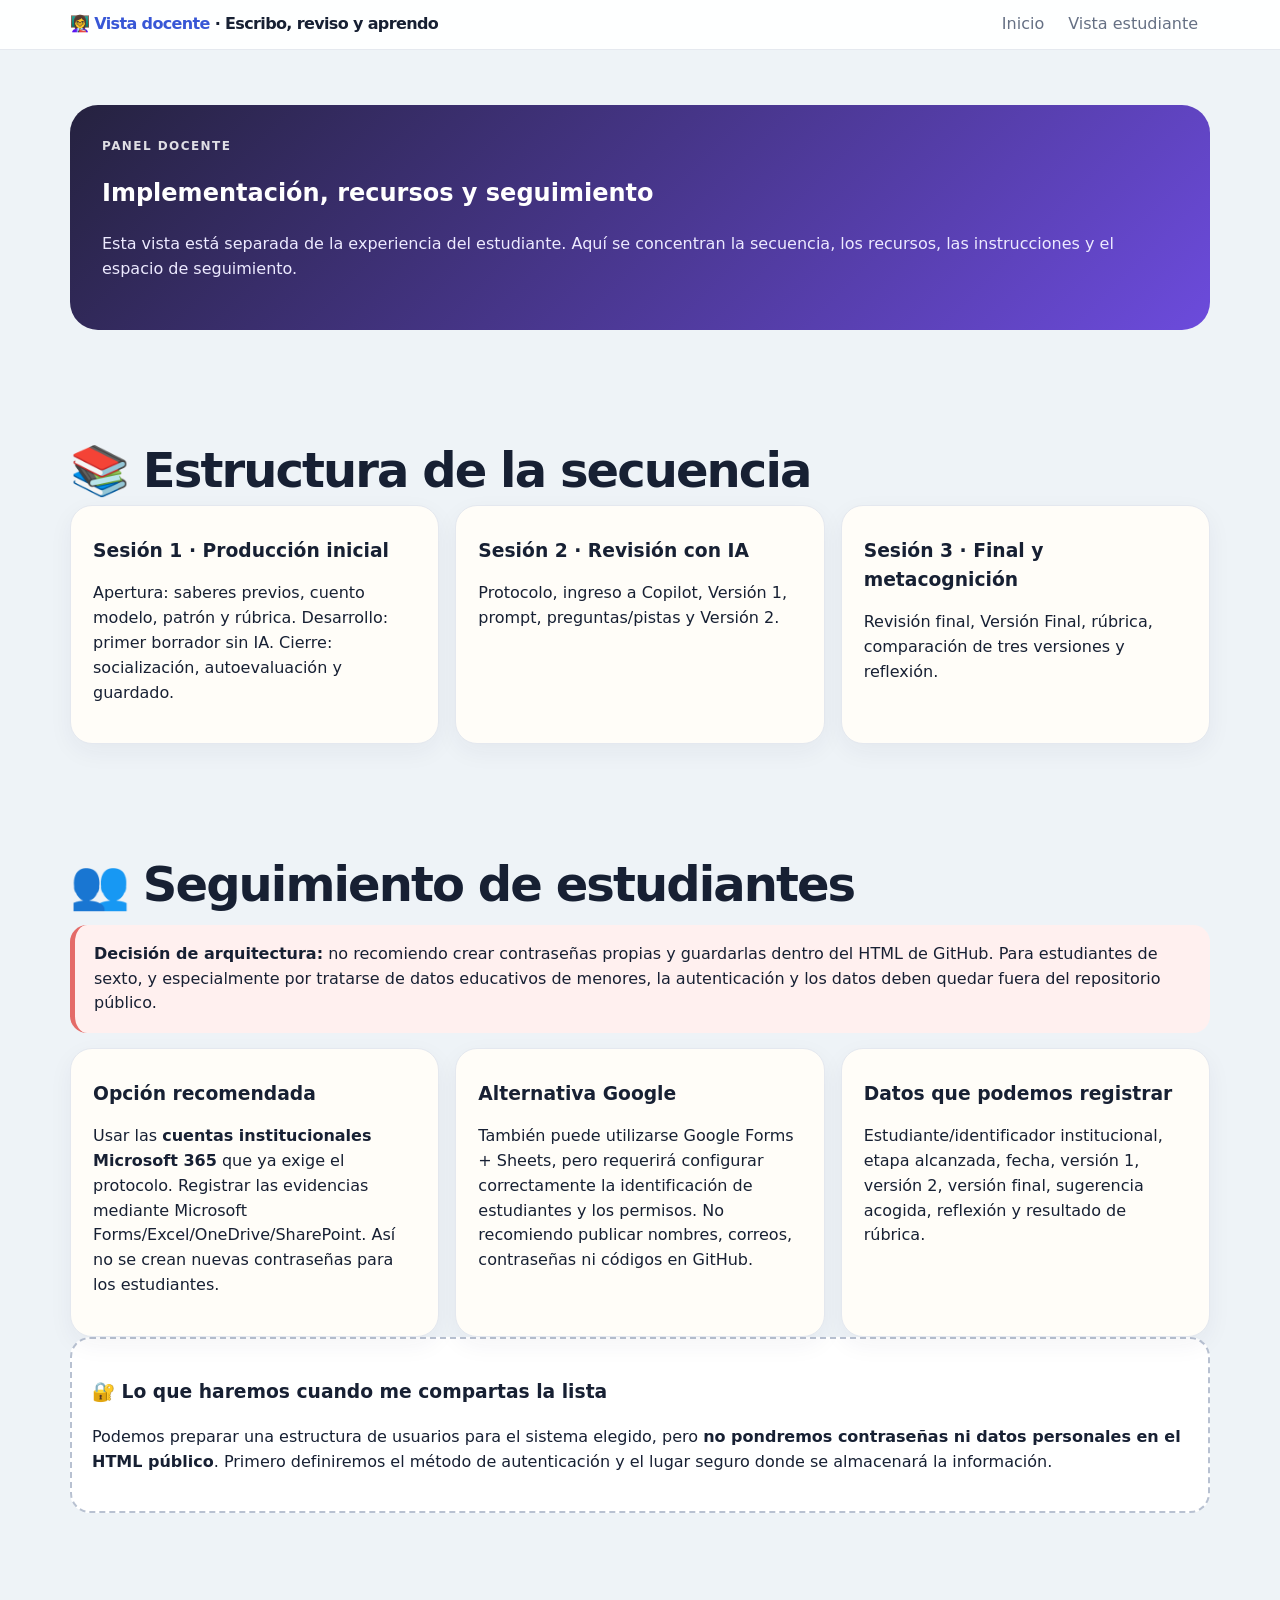
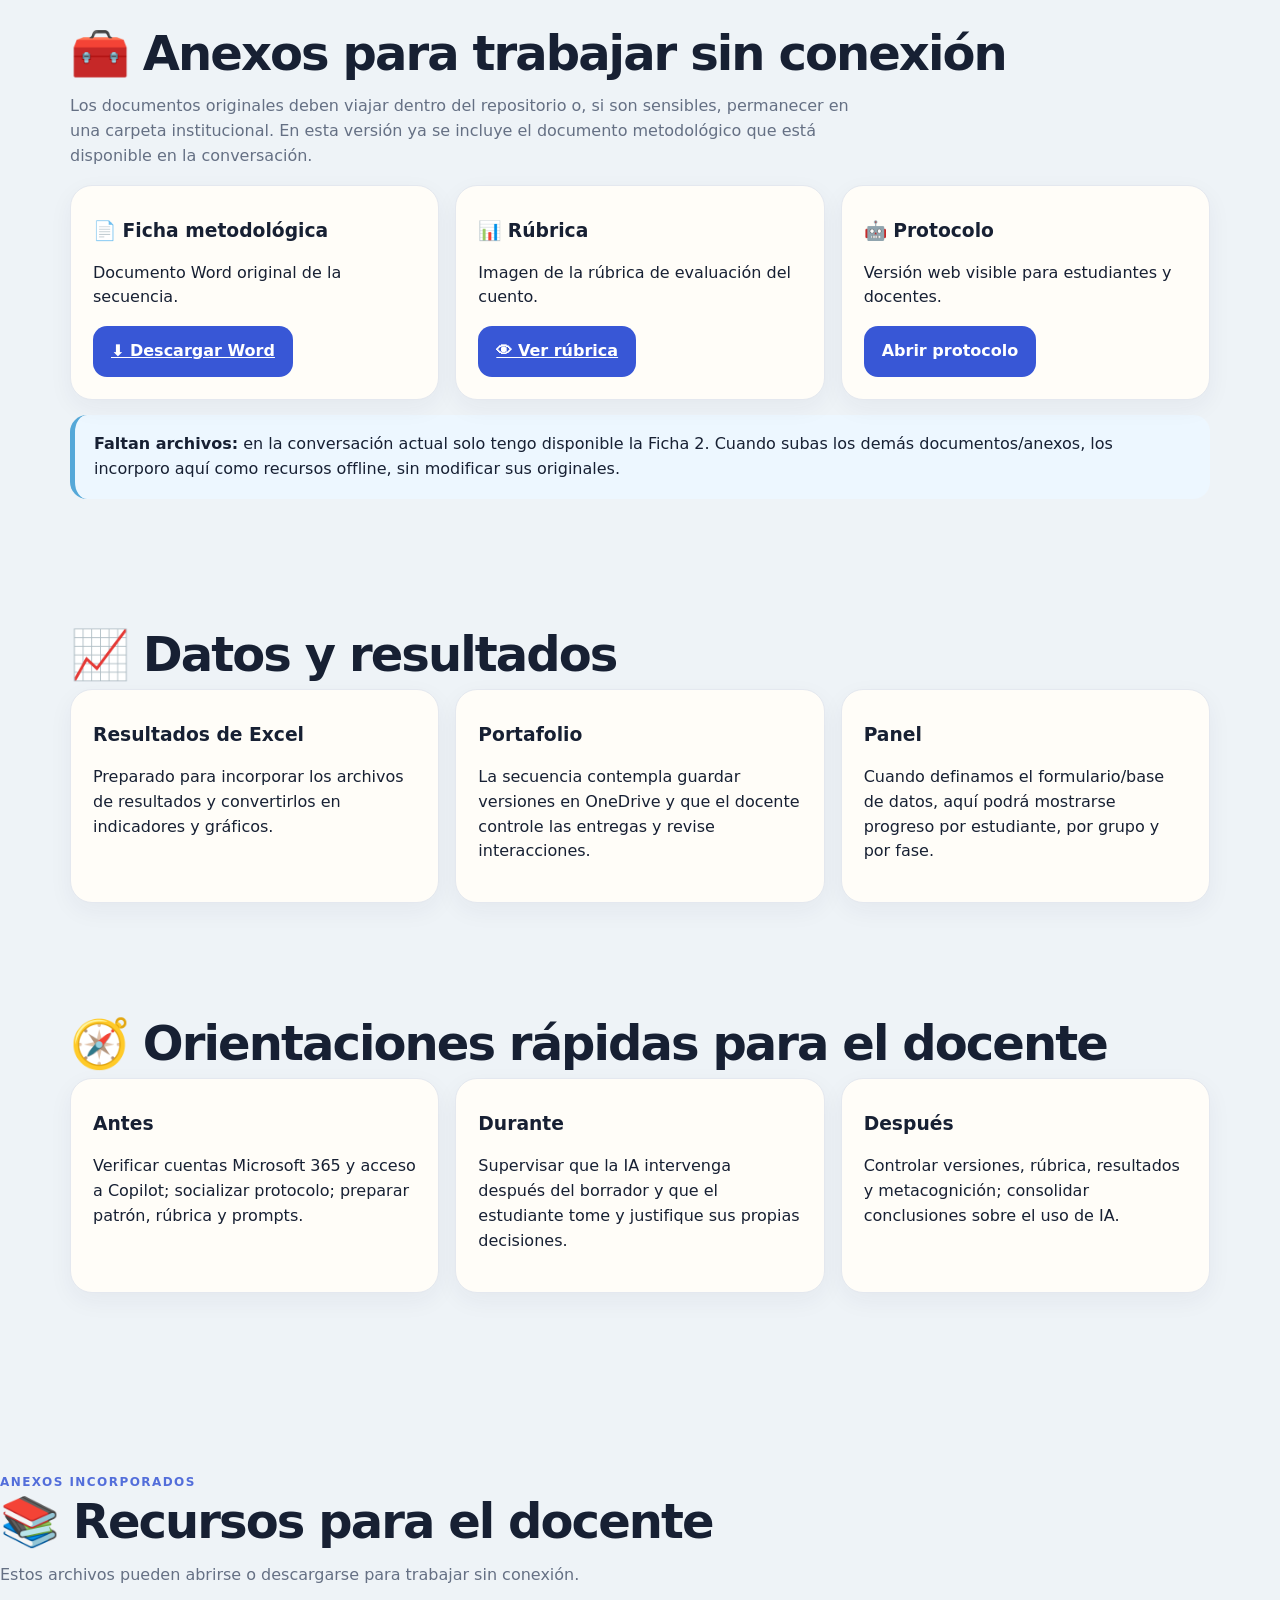
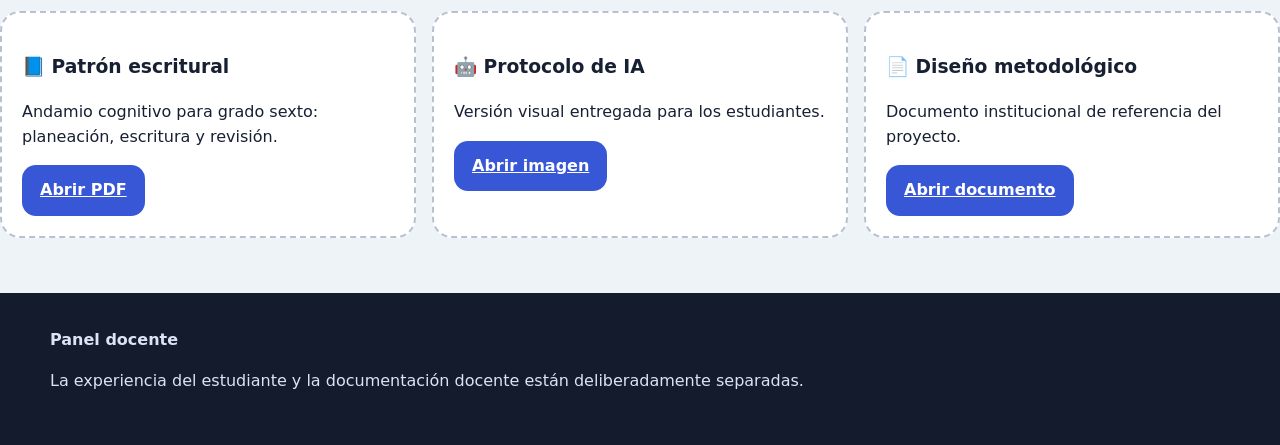
==== docente.html @ 825c7f66 "Add files via upload" ====
<!DOCTYPE html><html lang="es"><head><meta charset="UTF-8"><meta name="viewport" content="width=device-width, initial-scale=1.0"><title>Escribo, reviso y aprendo | Docente</title><link rel="stylesheet" href="assets/styles.css"></head><body>
<header class="top"><nav class="nav"><div class="brand">👩‍🏫 <b>Vista docente</b> · Escribo, reviso y aprendo</div><div class="navLinks"><a href="index.html">Inicio</a><a href="student.html">Vista estudiante</a></div></nav></header>
<main>
<section class="section"><div class="teacherHero"><div class="eyebrow">Panel docente</div><h1>Implementación, recursos y seguimiento</h1><p>Esta vista está separada de la experiencia del estudiante. Aquí se concentran la secuencia, los recursos, las instrucciones y el espacio de seguimiento.</p></div></section>
<section class="section"><h2>📚 Estructura de la secuencia</h2><div class="cards"><div class="card"><h3>Sesión 1 · Producción inicial</h3><p>Apertura: saberes previos, cuento modelo, patrón y rúbrica. Desarrollo: primer borrador sin IA. Cierre: socialización, autoevaluación y guardado.</p></div><div class="card"><h3>Sesión 2 · Revisión con IA</h3><p>Protocolo, ingreso a Copilot, Versión 1, prompt, preguntas/pistas y Versión 2.</p></div><div class="card"><h3>Sesión 3 · Final y metacognición</h3><p>Revisión final, Versión Final, rúbrica, comparación de tres versiones y reflexión.</p></div></div></section>

<section class="section"><h2>👥 Seguimiento de estudiantes</h2><div class="notice warning"><strong>Decisión de arquitectura:</strong> no recomiendo crear contraseñas propias y guardarlas dentro del HTML de GitHub. Para estudiantes de sexto, y especialmente por tratarse de datos educativos de menores, la autenticación y los datos deben quedar fuera del repositorio público.</div><div class="cards"><div class="card"><h3>Opción recomendada</h3><p>Usar las <strong>cuentas institucionales Microsoft 365</strong> que ya exige el protocolo. Registrar las evidencias mediante Microsoft Forms/Excel/OneDrive/SharePoint. Así no se crean nuevas contraseñas para los estudiantes.</p></div><div class="card"><h3>Alternativa Google</h3><p>También puede utilizarse Google Forms + Sheets, pero requerirá configurar correctamente la identificación de estudiantes y los permisos. No recomiendo publicar nombres, correos, contraseñas ni códigos en GitHub.</p></div><div class="card"><h3>Datos que podemos registrar</h3><p>Estudiante/identificador institucional, etapa alcanzada, fecha, versión 1, versión 2, versión final, sugerencia acogida, reflexión y resultado de rúbrica.</p></div></div><div class="offline"><h3>🔐 Lo que haremos cuando me compartas la lista</h3><p>Podemos preparar una estructura de usuarios para el sistema elegido, pero <strong>no pondremos contraseñas ni datos personales en el HTML público</strong>. Primero definiremos el método de autenticación y el lugar seguro donde se almacenará la información.</p></div></section>

<section class="section"><h2>🧰 Anexos para trabajar sin conexión</h2><p class="lead">Los documentos originales deben viajar dentro del repositorio o, si son sensibles, permanecer en una carpeta institucional. En esta versión ya se incluye el documento metodológico que está disponible en la conversación.</p><div class="cards"><div class="card"><h3>📄 Ficha metodológica</h3><p>Documento Word original de la secuencia.</p><a class="btn primary" href="docs/Ficha_2_Diseno_Metodologico.docx" download>⬇ Descargar Word</a></div><div class="card"><h3>📊 Rúbrica</h3><p>Imagen de la rúbrica de evaluación del cuento.</p><a class="btn primary" href="assets/rubrica_mi_cuento.png" target="_blank">👁 Ver rúbrica</a></div><div class="card"><h3>🤖 Protocolo</h3><p>Versión web visible para estudiantes y docentes.</p><button class="btn primary" onclick="openProtocol()">Abrir protocolo</button></div></div><div class="notice info"><strong>Faltan archivos:</strong> en la conversación actual solo tengo disponible la Ficha 2. Cuando subas los demás documentos/anexos, los incorporo aquí como recursos offline, sin modificar sus originales.</div></section>

<section class="section"><h2>📈 Datos y resultados</h2><div class="cards"><div class="card"><h3>Resultados de Excel</h3><p>Preparado para incorporar los archivos de resultados y convertirlos en indicadores y gráficos.</p></div><div class="card"><h3>Portafolio</h3><p>La secuencia contempla guardar versiones en OneDrive y que el docente controle las entregas y revise interacciones.</p></div><div class="card"><h3>Panel</h3><p>Cuando definamos el formulario/base de datos, aquí podrá mostrarse progreso por estudiante, por grupo y por fase.</p></div></div></section>

<section class="section"><h2>🧭 Orientaciones rápidas para el docente</h2><div class="cards"><div class="card"><h3>Antes</h3><p>Verificar cuentas Microsoft 365 y acceso a Copilot; socializar protocolo; preparar patrón, rúbrica y prompts.</p></div><div class="card"><h3>Durante</h3><p>Supervisar que la IA intervenga después del borrador y que el estudiante tome y justifique sus propias decisiones.</p></div><div class="card"><h3>Después</h3><p>Controlar versiones, rúbrica, resultados y metacognición; consolidar conclusiones sobre el uso de IA.</p></div></div></section>
</main><section class="section"><div class="sectionHead"><div class="eyebrow" style="color:var(--primary)">Anexos incorporados</div><h2>📚 Recursos para el docente</h2><p class="lead">Estos archivos pueden abrirse o descargarse para trabajar sin conexión.</p></div><div class="cards"><div class="offline"><h3>📘 Patrón escritural</h3><p>Andamio cognitivo para grado sexto: planeación, escritura y revisión.</p><a class="btn primary" href="docs/Patron_Escritura_Andamio_Cognitivo_Grado_Sexto.pdf" target="_blank">Abrir PDF</a></div><div class="offline"><h3>🤖 Protocolo de IA</h3><p>Versión visual entregada para los estudiantes.</p><a class="btn primary" href="assets/protocolo_uso_ia.png" target="_blank">Abrir imagen</a></div><div class="offline"><h3>📄 Diseño metodológico</h3><p>Documento institucional de referencia del proyecto.</p><a class="btn primary" href="docs/Ficha_2_Diseno_Metodologico.docx">Abrir documento</a></div></div></section>
<footer><div class="footerInner"><strong>Panel docente</strong><p>La experiencia del estudiante y la documentación docente están deliberadamente separadas.</p></div></footer>
<div id="modal" class="modal" onclick="if(event.target===this)closeModal()"><div class="modalBox"><button class="close" onclick="closeModal()">×</button><div id="modalContent"></div></div></div>
<script src="assets/app.js"></script></body></html>
---- assets/styles.css ----
:root{--ink:#172033;--muted:#657084;--paper:#fffdf8;--bg:#eef3f7;--primary:#3857d6;--primary2:#6c4bdc;--accent:#f2b84b;--green:#35a77b;--red:#e46b68;--blue:#55a8d8;--shadow:0 16px 40px rgba(30,42,70,.12);--radius:22px}
*{box-sizing:border-box}html{scroll-behavior:smooth}body{margin:0;font-family:Inter,ui-sans-serif,system-ui,-apple-system,Segoe UI,Roboto,Arial,sans-serif;color:var(--ink);background:var(--bg);line-height:1.55}button,a{font:inherit}button{cursor:pointer}
.top{position:sticky;top:0;z-index:30;background:rgba(255,255,255,.94);backdrop-filter:blur(12px);border-bottom:1px solid #e5e9ef}.nav{max-width:1180px;margin:auto;padding:12px 20px;display:flex;justify-content:space-between;align-items:center;gap:16px}.brand{font-weight:900;letter-spacing:-.04em}.brand b{color:var(--primary)}.nav a,.nav button{border:0;background:transparent;text-decoration:none;color:var(--muted);padding:9px 12px;border-radius:12px}.nav a:hover,.nav button:hover{background:#eef1fb;color:var(--primary)}
main{max-width:1180px;margin:auto;padding:0 20px 70px}.hero{padding:55px 0 35px}.heroBox{background:linear-gradient(135deg,#17254f,#3857d6 58%,#6c4bdc);color:white;border-radius:34px;padding:55px;box-shadow:var(--shadow);position:relative;overflow:hidden}.heroBox:after{content:"";position:absolute;width:330px;height:330px;border-radius:50%;right:-130px;top:-130px;background:rgba(255,255,255,.1)}.eyebrow{text-transform:uppercase;letter-spacing:.12em;font-size:.75rem;font-weight:900;opacity:.85}.hero h1{font-size:clamp(2.6rem,6vw,5rem);line-height:.98;letter-spacing:-.06em;max-width:850px;margin:12px 0 20px}.hero p{max-width:780px;color:#e9edff;font-size:1.1rem}.actions{display:flex;flex-wrap:wrap;gap:12px;margin-top:25px}.btn{border:0;border-radius:14px;padding:13px 18px;font-weight:850;display:inline-flex;gap:8px;align-items:center;justify-content:center;transition:.2s}.btn:hover{transform:translateY(-2px)}.primary{background:var(--primary);color:white}.green{background:var(--green);color:white}.light{background:white;color:var(--primary)}.ghost{background:rgba(255,255,255,.12);border:1px solid rgba(255,255,255,.25);color:white}
.section{padding:55px 0}.sectionHead{margin-bottom:24px}.section h2{font-size:clamp(1.9rem,4vw,3rem);letter-spacing:-.04em;line-height:1.05;margin:5px 0 10px}.lead{color:var(--muted);max-width:780px}
.cards{display:grid;grid-template-columns:repeat(auto-fit,minmax(230px,1fr));gap:16px}.card{background:var(--paper);border:1px solid #e4e8ef;border-radius:var(--radius);padding:22px;box-shadow:0 8px 25px rgba(30,42,70,.05)}.icon{font-size:2rem}.card h3{margin:8px 0}
.path{display:grid;grid-template-columns:repeat(4,1fr);gap:14px}.path button{width:100%;height:100%;min-height:170px;text-align:left;border:1px solid #e2e6ee;background:white;border-radius:20px;padding:20px;transition:.2s}.path button:hover{border-color:#b7c3ef;transform:translateY(-4px)}.num{display:inline-grid;place-items:center;width:34px;height:34px;border-radius:50%;background:#edf0ff;color:var(--primary);font-weight:900}
.progressWrap{background:white;border:1px solid #e3e7ee;border-radius:18px;padding:15px;margin:20px 0}.progress{height:11px;border-radius:999px;background:#e8edf2;overflow:hidden}.progress i{display:block;height:100%;width:0;background:linear-gradient(90deg,var(--green),var(--primary));transition:.4s}
.phase{display:none}.phase.active{display:block}.notice{padding:17px 19px;border-radius:17px;background:#edf7ff;border-left:5px solid var(--blue);margin:15px 0}.warning{background:#fff0ef;border-color:var(--red)}.success{background:#ecf8f2;border-color:var(--green)}.formgrid{display:grid;grid-template-columns:repeat(2,1fr);gap:14px}.field label{font-weight:800;display:block;margin-bottom:6px}.field input,.field textarea{width:100%;padding:12px 14px;border:1px solid #dce1e9;border-radius:12px;font:inherit}.field textarea{min-height:120px;resize:vertical}
.checklist{display:grid;gap:10px}.check{display:flex;gap:10px;align-items:flex-start;padding:13px;border:1px solid #e2e6ed;border-radius:14px;background:white}.check input{margin-top:4px;width:18px;height:18px;accent-color:var(--green)}
.promptGrid{display:grid;grid-template-columns:repeat(auto-fit,minmax(210px,1fr));gap:11px}.promptBtn{background:white;border:1px solid #dfe4ee;border-radius:15px;padding:15px;text-align:left;font-weight:800}.promptBtn:hover{border-color:var(--primary);color:var(--primary)}.promptBox{display:none;margin-top:15px}.promptBox.show{display:block}.promptText{width:100%;min-height:180px;padding:14px;border:1px solid #dce1e9;border-radius:14px;font:inherit}
.copilot{background:linear-gradient(135deg,#eef1ff,#f9f5ff);border:2px solid #cbd2ff;border-radius:24px;padding:24px;margin:20px 0}.copilot h3{margin-top:0}.copilotLogo{font-size:2.4rem}.rubric{width:100%;border-radius:18px;border:1px solid #e2e6ee;box-shadow:0 8px 25px rgba(30,42,70,.06)}
.tabs{display:flex;flex-wrap:wrap;gap:8px;margin:15px 0}.tab{border:1px solid #dfe4ec;background:white;padding:9px 13px;border-radius:12px}.tab.active{background:var(--primary);color:white}.teacherHero{background:linear-gradient(135deg,#25223f,#6c4bdc);color:white;border-radius:28px;padding:32px}.teacherHero p{color:#edeaff}
.kpis{display:grid;grid-template-columns:repeat(3,1fr);gap:14px}.kpi{background:white;border:1px solid #e4e8ef;border-radius:18px;padding:20px}.kpi strong{display:block;font-size:2rem}.offline{border:2px dashed #b8c1d1;background:#fff;padding:20px;border-radius:20px}.fileItem{display:flex;align-items:center;justify-content:space-between;gap:12px;padding:14px 0;border-bottom:1px solid #e8ebef}.fileItem:last-child{border-bottom:0}
.modal{position:fixed;inset:0;background:rgba(8,14,30,.65);display:none;place-items:center;z-index:80;padding:20px}.modal.open{display:grid}.modalBox{background:white;border-radius:24px;max-width:850px;width:100%;max-height:90vh;overflow:auto;padding:28px}.close{float:right;border:0;border-radius:50%;width:36px;height:36px}
footer{background:#141b2d;color:#dce3f3;padding:35px 20px}.footerInner{max-width:1180px;margin:auto}
@media(max-width:850px){.path{grid-template-columns:repeat(2,1fr)}.formgrid,.kpis{grid-template-columns:1fr}.heroBox{padding:34px 25px}}@media(max-width:560px){.path{grid-template-columns:1fr}.navLinks{display:none}}

.resourceSection{margin:0 0 24px;background:linear-gradient(135deg,#ffffff,#f6f8ff)}.resourceHead{display:flex;align-items:center;justify-content:space-between;gap:20px}.patternGrid{display:grid;grid-template-columns:repeat(3,1fr);gap:14px;margin-top:18px}.patternGrid>div{background:white;border:1px solid #e4e8ef;border-radius:18px;padding:18px}.patternGrid ul{margin:8px 0 0;padding-left:20px}.protocolCard{display:grid;grid-template-columns:1fr 280px;gap:20px;align-items:center;margin:18px 0;background:#fffaf0;border-color:#f0d58a}.protocolCard img{width:100%;max-height:320px;object-fit:contain;border-radius:14px;border:1px solid #e5e8ef;background:white}.protocolImage{display:block;width:100%;max-height:70vh;object-fit:contain;border-radius:16px;border:1px solid #e1e5ec;margin:12px 0 20px}@media(max-width:850px){.resourceHead,.protocolCard{grid-template-columns:1fr;display:grid}.patternGrid{grid-template-columns:1fr}}
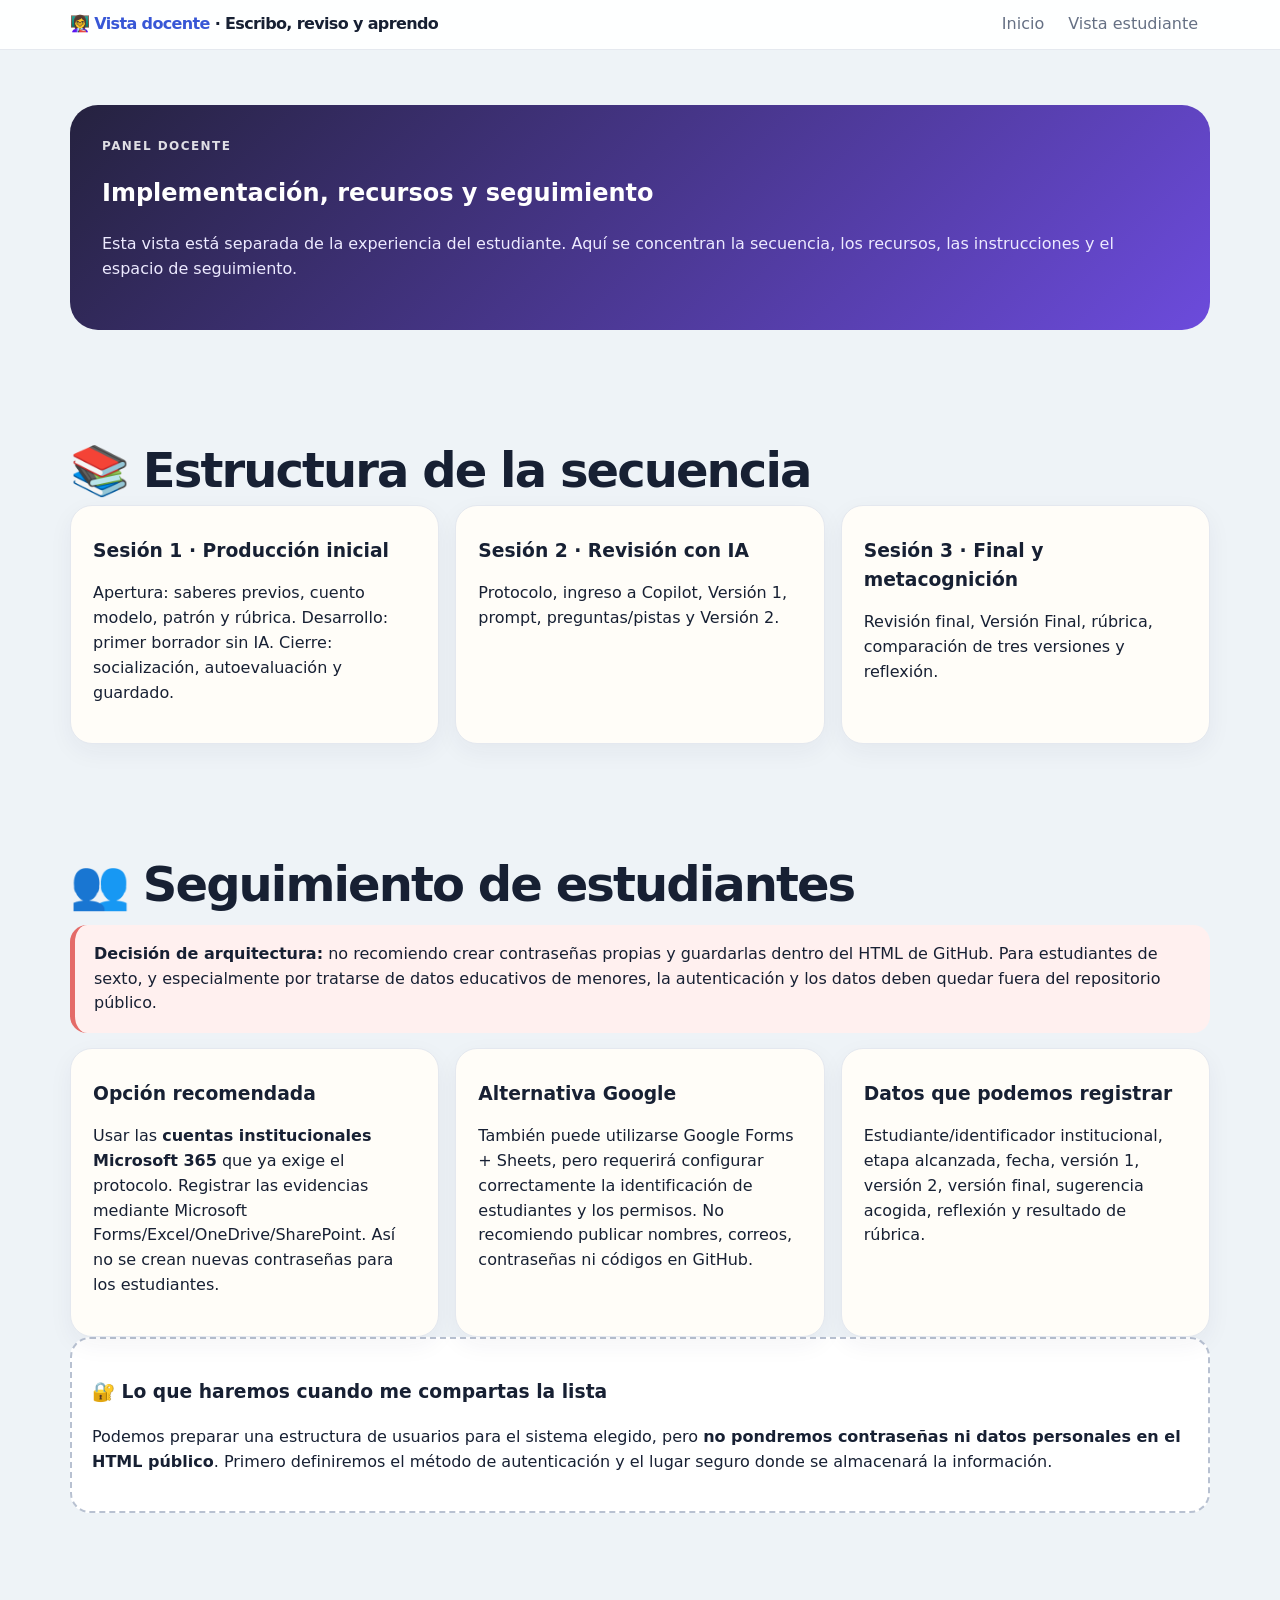
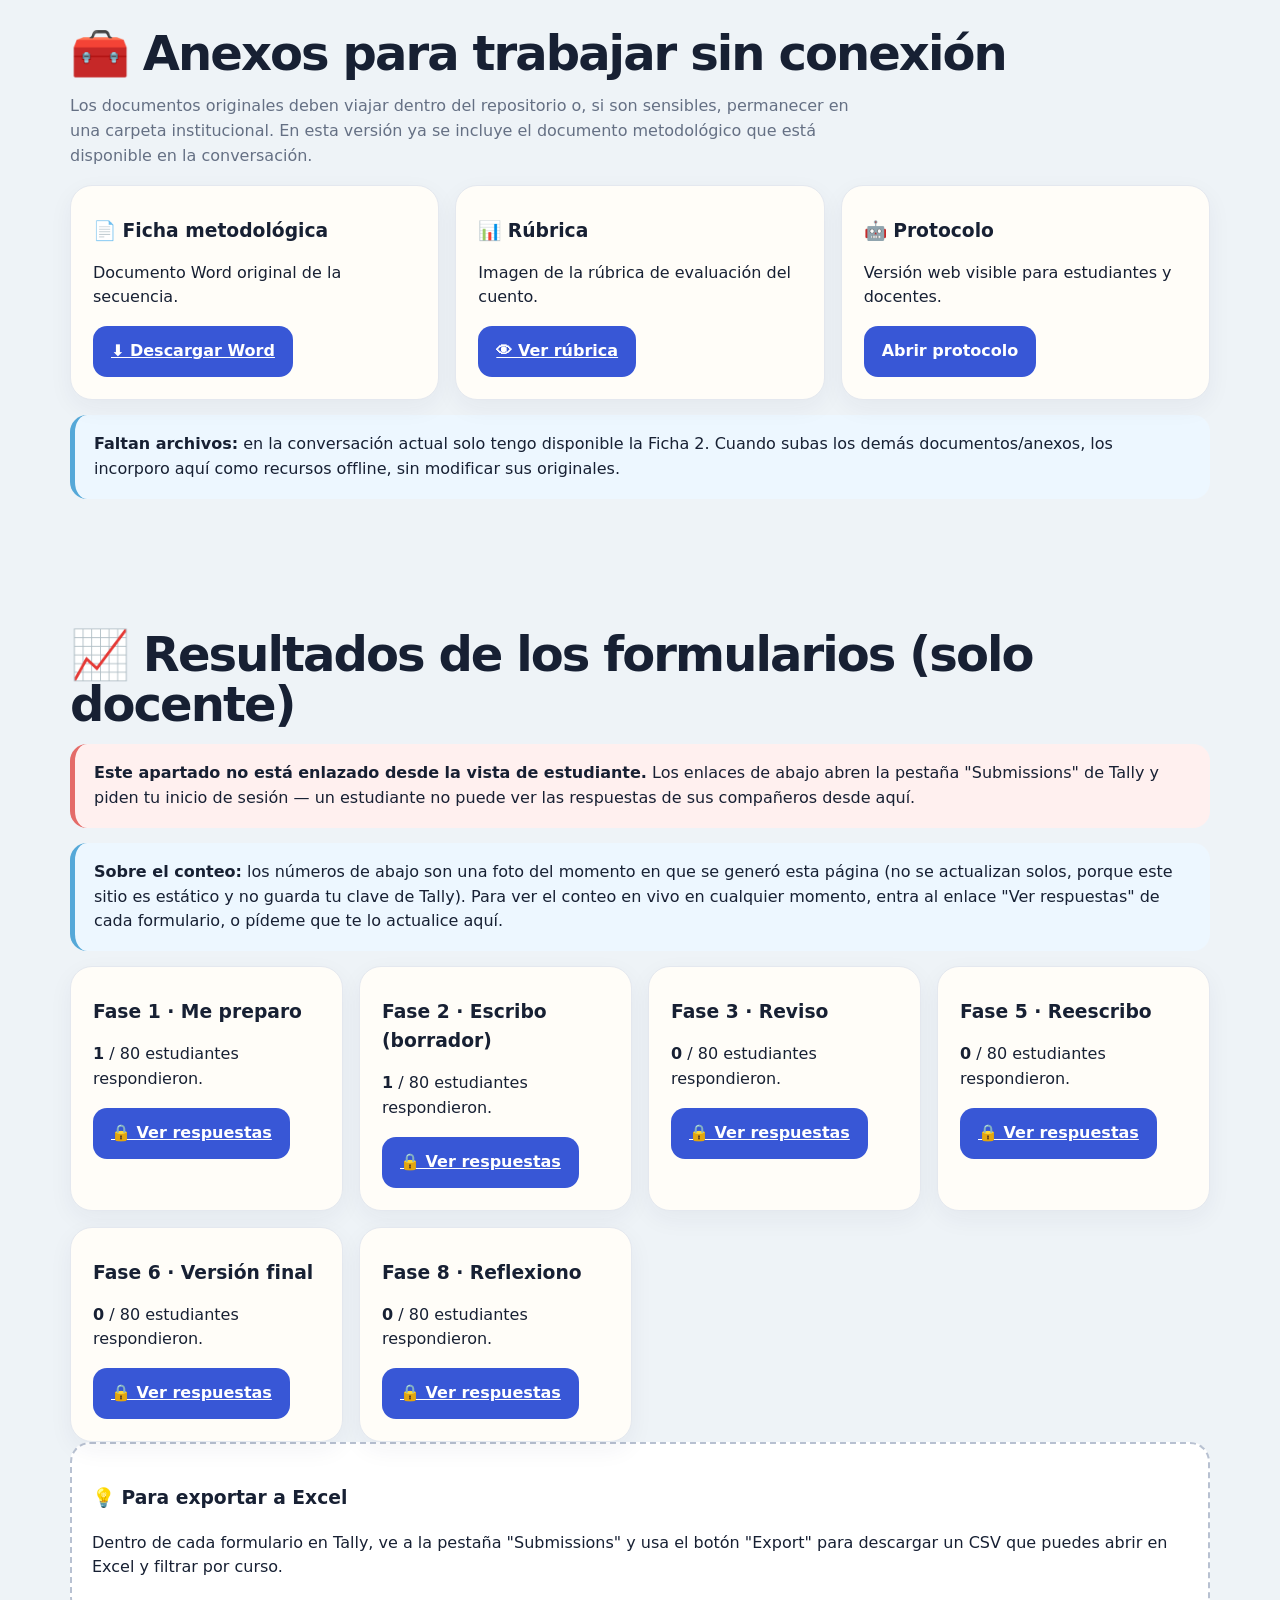
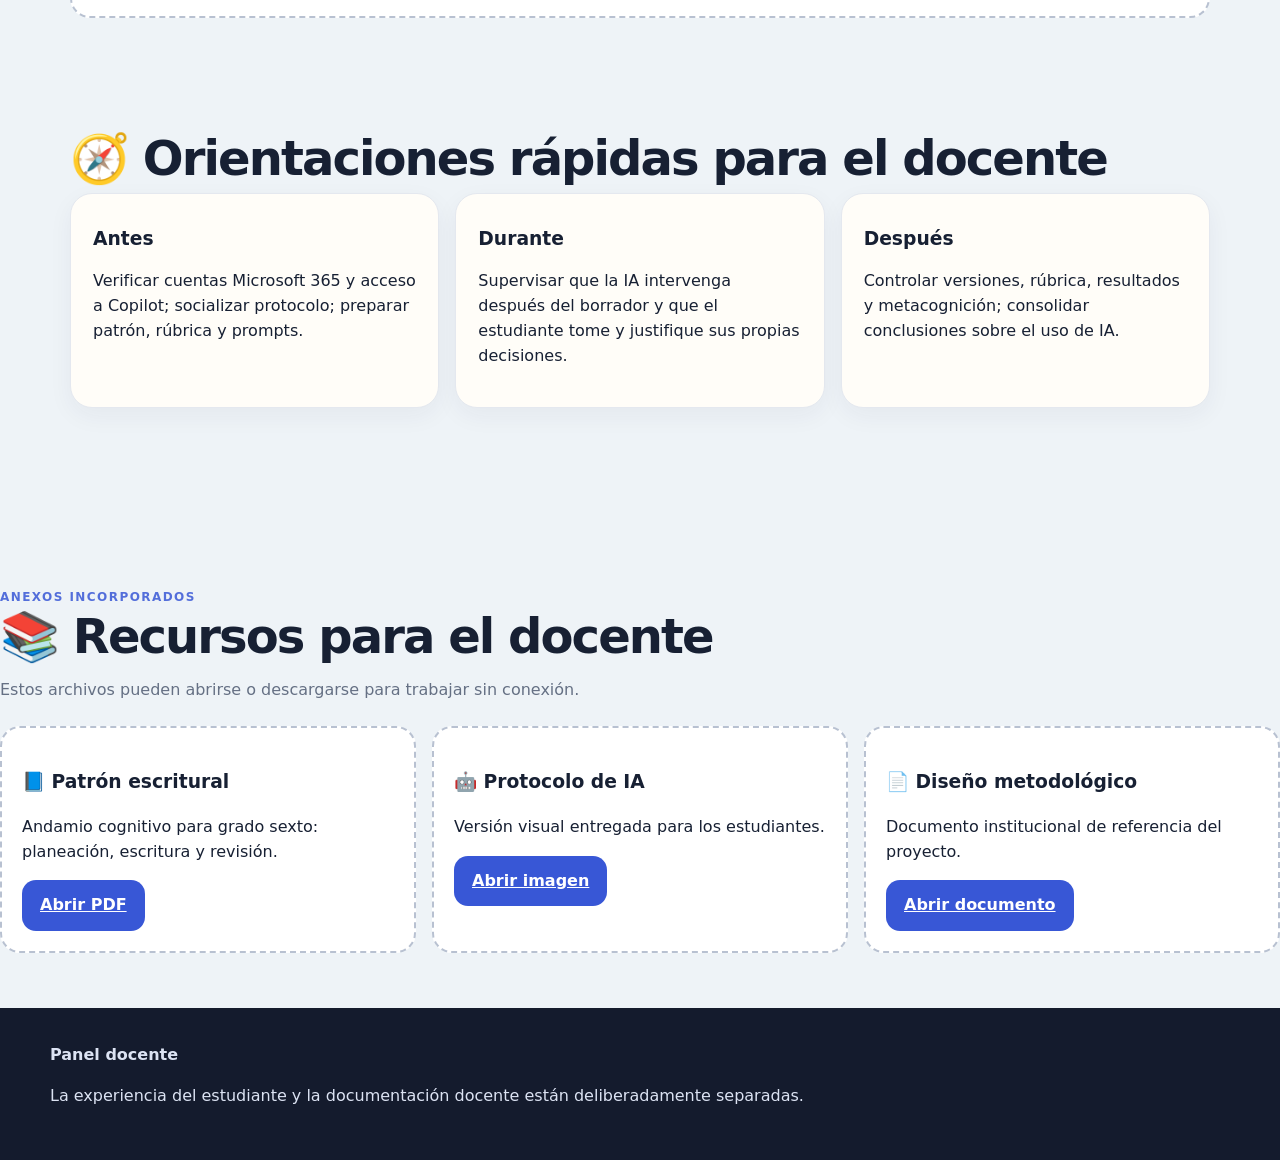
==== commit 5c5c0a0b: "Add files via upload" ====
--- a/docente.html
+++ b/docente.html
@@ -8,7 +8,18 @@
 
 <section class="section"><h2>🧰 Anexos para trabajar sin conexión</h2><p class="lead">Los documentos originales deben viajar dentro del repositorio o, si son sensibles, permanecer en una carpeta institucional. En esta versión ya se incluye el documento metodológico que está disponible en la conversación.</p><div class="cards"><div class="card"><h3>📄 Ficha metodológica</h3><p>Documento Word original de la secuencia.</p><a class="btn primary" href="docs/Ficha_2_Diseno_Metodologico.docx" download>⬇ Descargar Word</a></div><div class="card"><h3>📊 Rúbrica</h3><p>Imagen de la rúbrica de evaluación del cuento.</p><a class="btn primary" href="assets/rubrica_mi_cuento.png" target="_blank">👁 Ver rúbrica</a></div><div class="card"><h3>🤖 Protocolo</h3><p>Versión web visible para estudiantes y docentes.</p><button class="btn primary" onclick="openProtocol()">Abrir protocolo</button></div></div><div class="notice info"><strong>Faltan archivos:</strong> en la conversación actual solo tengo disponible la Ficha 2. Cuando subas los demás documentos/anexos, los incorporo aquí como recursos offline, sin modificar sus originales.</div></section>
 
-<section class="section"><h2>📈 Datos y resultados</h2><div class="cards"><div class="card"><h3>Resultados de Excel</h3><p>Preparado para incorporar los archivos de resultados y convertirlos en indicadores y gráficos.</p></div><div class="card"><h3>Portafolio</h3><p>La secuencia contempla guardar versiones en OneDrive y que el docente controle las entregas y revise interacciones.</p></div><div class="card"><h3>Panel</h3><p>Cuando definamos el formulario/base de datos, aquí podrá mostrarse progreso por estudiante, por grupo y por fase.</p></div></div></section>
+<section class="section"><h2>📈 Resultados de los formularios (solo docente)</h2><div class="notice warning"><strong>Este apartado no está enlazado desde la vista de estudiante.</strong> Los enlaces de abajo abren la pestaña "Submissions" de Tally y piden tu inicio de sesión — un estudiante no puede ver las respuestas de sus compañeros desde aquí.</div>
+<div class="notice info"><strong>Sobre el conteo:</strong> los números de abajo son una foto del momento en que se generó esta página (no se actualizan solos, porque este sitio es estático y no guarda tu clave de Tally). Para ver el conteo en vivo en cualquier momento, entra al enlace "Ver respuestas" de cada formulario, o pídeme que te lo actualice aquí.</div>
+<div class="cards">
+<div class="card"><h3>Fase 1 · Me preparo</h3><p><strong id="count-eq4Bxx">1</strong> / 80 estudiantes respondieron.</p><a class="btn primary" href="https://tally.so/forms/eq4Bxx/submissions" target="_blank" rel="noopener">🔒 Ver respuestas</a></div>
+<div class="card"><h3>Fase 2 · Escribo (borrador)</h3><p><strong id="count-0QXEEQ">1</strong> / 80 estudiantes respondieron.</p><a class="btn primary" href="https://tally.so/forms/0QXEEQ/submissions" target="_blank" rel="noopener">🔒 Ver respuestas</a></div>
+<div class="card"><h3>Fase 3 · Reviso</h3><p><strong id="count-aQVBrZ">0</strong> / 80 estudiantes respondieron.</p><a class="btn primary" href="https://tally.so/forms/aQVBrZ/submissions" target="_blank" rel="noopener">🔒 Ver respuestas</a></div>
+<div class="card"><h3>Fase 5 · Reescribo</h3><p><strong id="count-A7Zlby">0</strong> / 80 estudiantes respondieron.</p><a class="btn primary" href="https://tally.so/forms/A7Zlby/submissions" target="_blank" rel="noopener">🔒 Ver respuestas</a></div>
+<div class="card"><h3>Fase 6 · Versión final</h3><p><strong id="count-kdqYRr">0</strong> / 80 estudiantes respondieron.</p><a class="btn primary" href="https://tally.so/forms/kdqYRr/submissions" target="_blank" rel="noopener">🔒 Ver respuestas</a></div>
+<div class="card"><h3>Fase 8 · Reflexiono</h3><p><strong id="count-KYbMBg">0</strong> / 80 estudiantes respondieron.</p><a class="btn primary" href="https://tally.so/forms/KYbMBg/submissions" target="_blank" rel="noopener">🔒 Ver respuestas</a></div>
+</div>
+<div class="offline"><h3>💡 Para exportar a Excel</h3><p>Dentro de cada formulario en Tally, ve a la pestaña "Submissions" y usa el botón "Export" para descargar un CSV que puedes abrir en Excel y filtrar por curso.</p></div>
+</section>
 
 <section class="section"><h2>🧭 Orientaciones rápidas para el docente</h2><div class="cards"><div class="card"><h3>Antes</h3><p>Verificar cuentas Microsoft 365 y acceso a Copilot; socializar protocolo; preparar patrón, rúbrica y prompts.</p></div><div class="card"><h3>Durante</h3><p>Supervisar que la IA intervenga después del borrador y que el estudiante tome y justifique sus propias decisiones.</p></div><div class="card"><h3>Después</h3><p>Controlar versiones, rúbrica, resultados y metacognición; consolidar conclusiones sobre el uso de IA.</p></div></div></section>
 </main><section class="section"><div class="sectionHead"><div class="eyebrow" style="color:var(--primary)">Anexos incorporados</div><h2>📚 Recursos para el docente</h2><p class="lead">Estos archivos pueden abrirse o descargarse para trabajar sin conexión.</p></div><div class="cards"><div class="offline"><h3>📘 Patrón escritural</h3><p>Andamio cognitivo para grado sexto: planeación, escritura y revisión.</p><a class="btn primary" href="docs/Patron_Escritura_Andamio_Cognitivo_Grado_Sexto.pdf" target="_blank">Abrir PDF</a></div><div class="offline"><h3>🤖 Protocolo de IA</h3><p>Versión visual entregada para los estudiantes.</p><a class="btn primary" href="assets/protocolo_uso_ia.png" target="_blank">Abrir imagen</a></div><div class="offline"><h3>📄 Diseño metodológico</h3><p>Documento institucional de referencia del proyecto.</p><a class="btn primary" href="docs/Ficha_2_Diseno_Metodologico.docx">Abrir documento</a></div></div></section>
